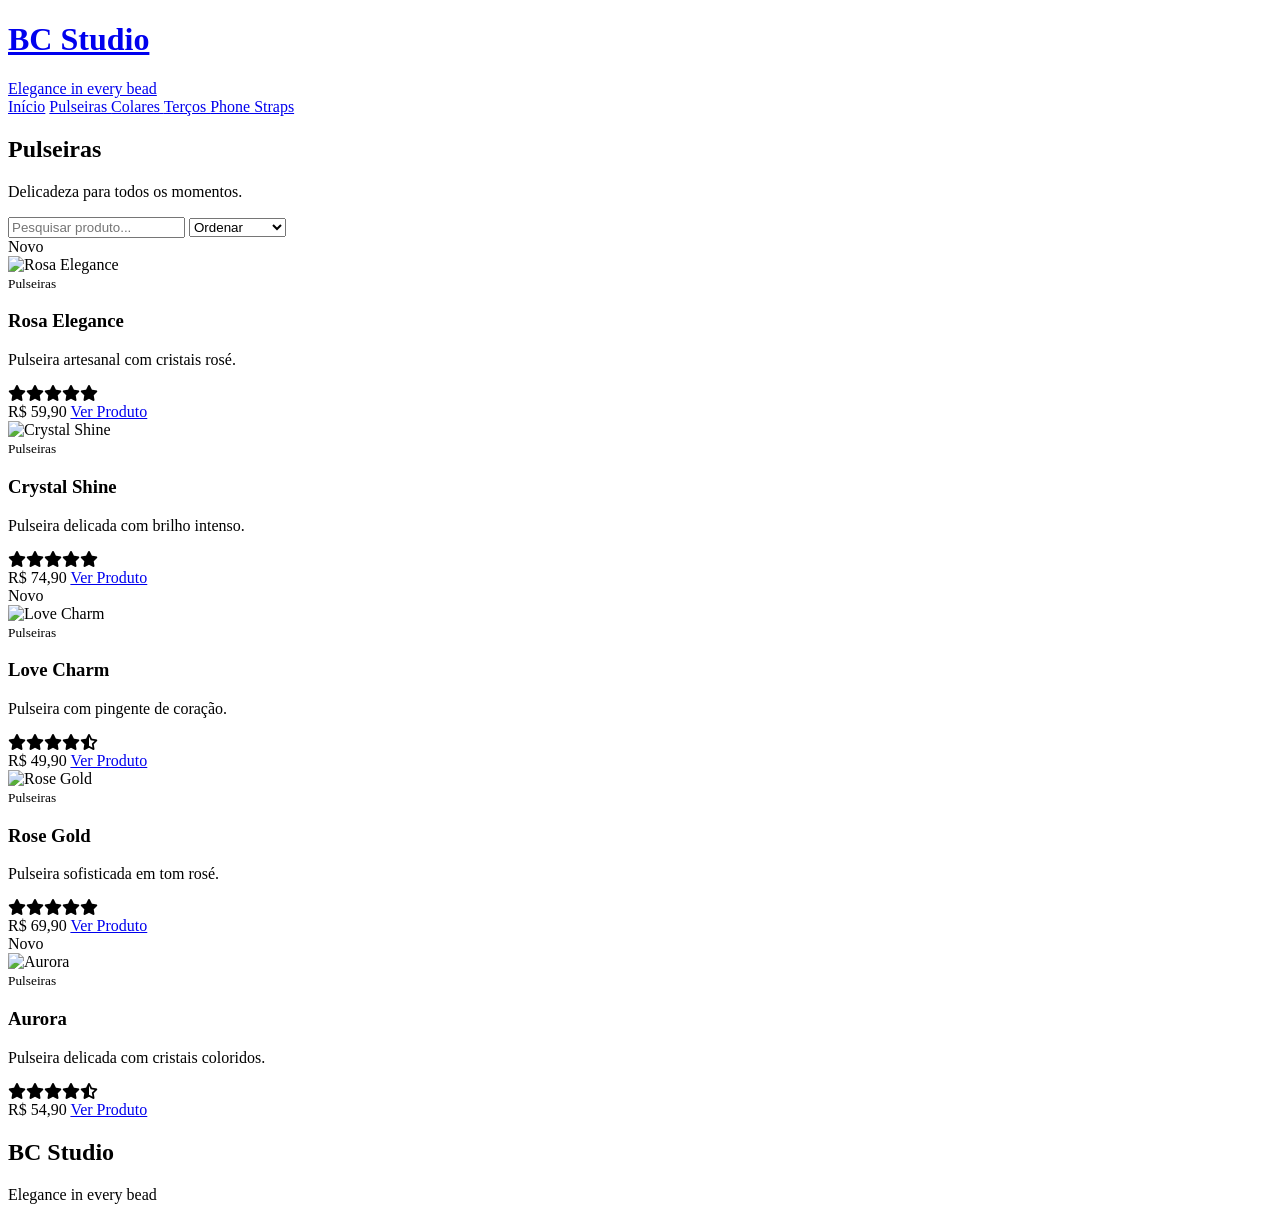
==== pages/colares.html @ b125037d "mais mudanças NÃO ACABOU" ====
<!DOCTYPE html>
<html lang="pt-BR">

<head>

    <meta charset="UTF-8">

    <meta name="viewport" content="width=device-width, initial-scale=1.0">

    <title>Pulseiras | BC Studio</title>

    <!-- Google Fonts -->

    <link rel="preconnect" href="https://fonts.googleapis.com">

    <link rel="preconnect" href="https://fonts.gstatic.com" crossorigin>

    <link
        href="https://fonts.googleapis.com/css2?family=Cormorant+Garamond:wght@500;600;700&family=Montserrat:wght@300;400;500;600&display=swap"
        rel="stylesheet">

    <!-- Font Awesome -->

    <link rel="stylesheet" href="https://cdnjs.cloudflare.com/ajax/libs/font-awesome/6.6.0/css/all.min.css">

    <link rel="stylesheet" href="../css/produtos.css">

</head>

<body data-category="pulseiras">

    <header id="header">

        <div class="logo">

            <a href="../index.html">

                <h1>BC Studio</h1>

                <span>Elegance in every bead</span>

            </a>

        </div>

        <nav id="menu">

            <a href="../index.html">Início</a>

            <a class="active" href="pulseiras.html">

                Pulseiras

            </a>

            <a href="colares.html">

                Colares

            </a>

            <a href="tercos.html">

                Terços

            </a>

            <a href="phone-straps.html">

                Phone Straps

            </a>

        </nav>

    </header>

    <section class="banner">

        <div class="banner-content">

            <h1>Pulseiras</h1>

            <p>

                Delicadeza para todos os momentos.

            </p>

        </div>

    </section>

    <section class="filters">

        <input id="searchInput" type="text" placeholder="Pesquisar produto...">

        <select id="sortProducts">

            <option value="default">

                Ordenar

            </option>

            <option value="menor">

                Menor preço

            </option>

            <option value="maior">

                Maior preço

            </option>

            <option value="nome">

                Nome

            </option>

        </select>

    </section>

    <section class="products">

        <div id="products-grid">

        </div>

    </section>

    <footer>

        <h2>

            BC Studio

        </h2>

        <p>

            Elegance in every bead

        </p>

    </footer>

    <script src="../js/produtos.js"></script>

</body>

</html>
---- css/produtos.css ----
.favorite-btn {

    position: absolute;

    top: 15px;

    right: 15px;

    width: 42px;

    height: 42px;

    border: none;

    border-radius: 50%;

    cursor: pointer;

    background: #ffffff10;

    backdrop-filter: blur(8px);

    transition: .3s;

}

.favorite-btn i {

    color: #ffffff;

    font-size: 18px;

}

.favorite-btn.active {

    background: #ff2e74;

}

.favorite-btn.active i {

    color: white;

}

.favorite-btn:hover {

    transform: scale(1.1);

}

.favorite-btn.pulse {

    animation: pulse .3s;

}

@keyframes pulse {

    0% {

        transform: scale(1);

    }

    50% {

        transform: scale(1.25);

    }

    100% {

        transform: scale(1);

    }

}
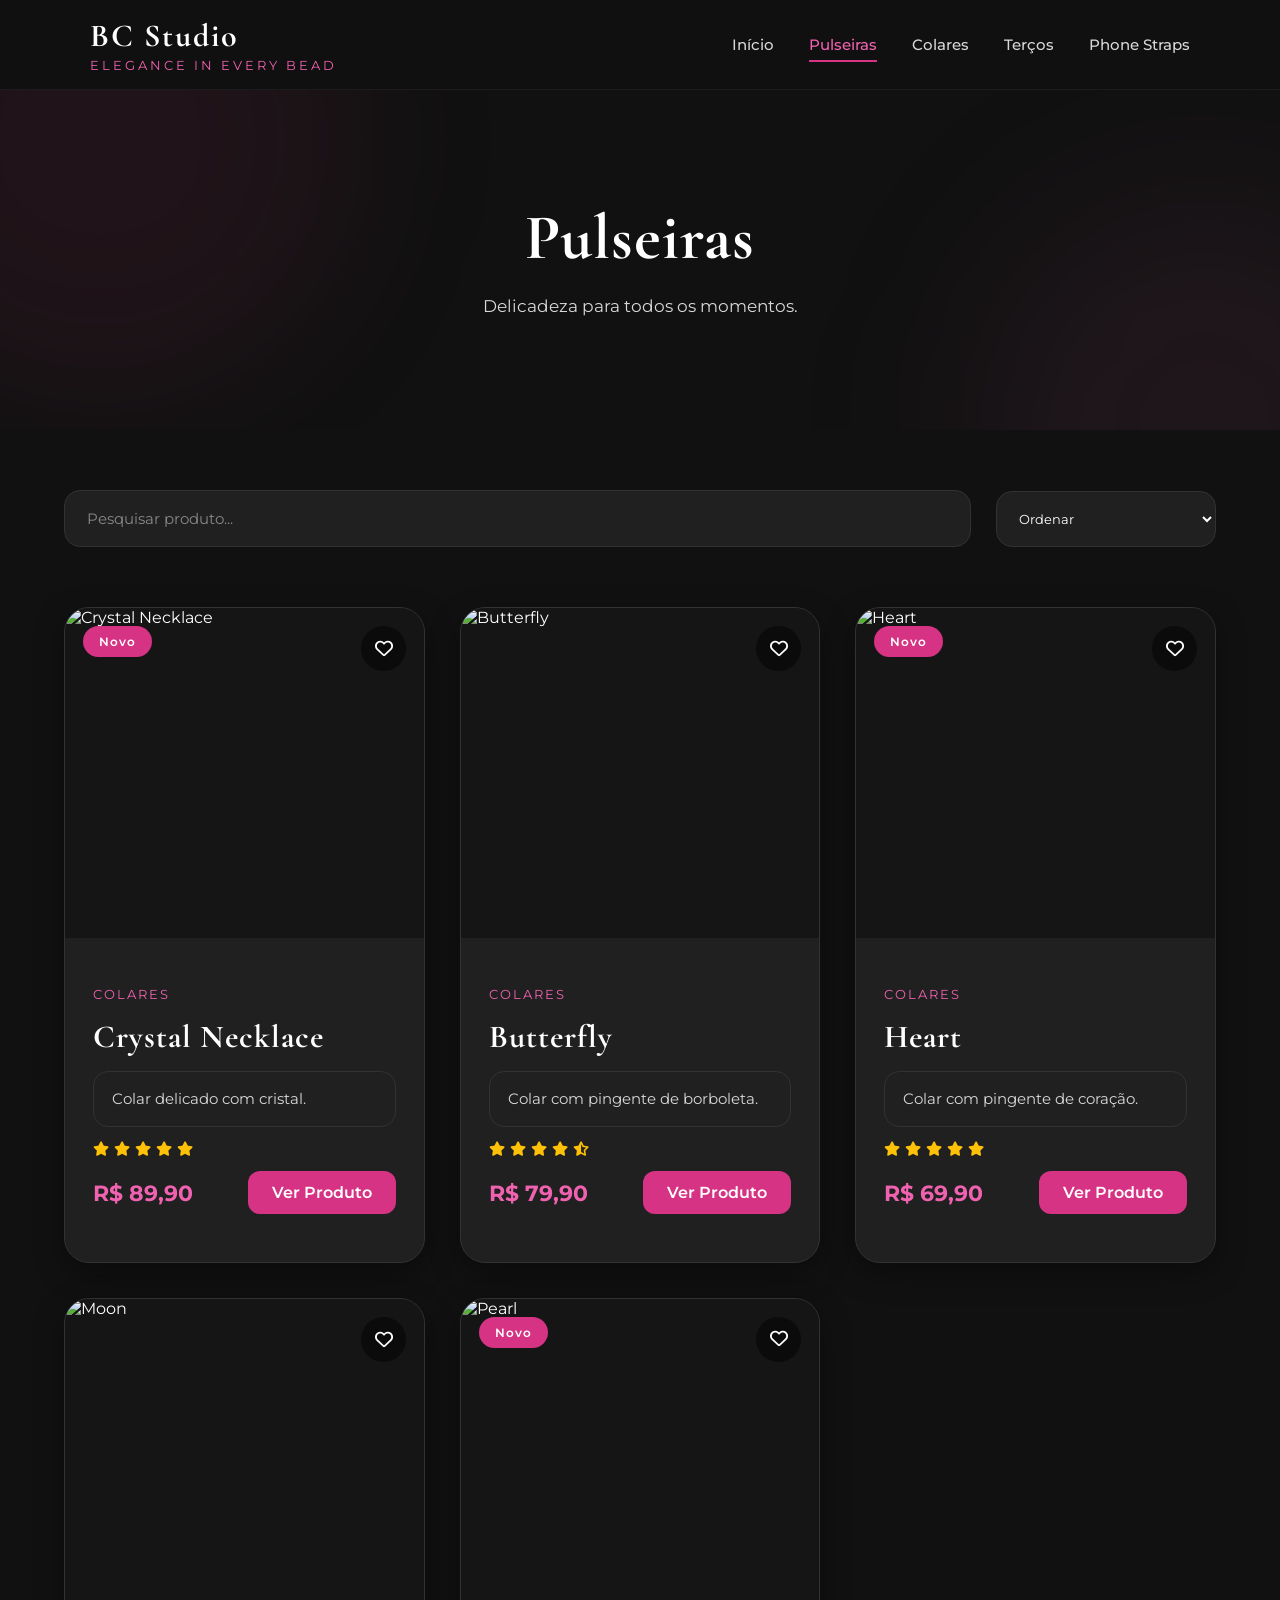
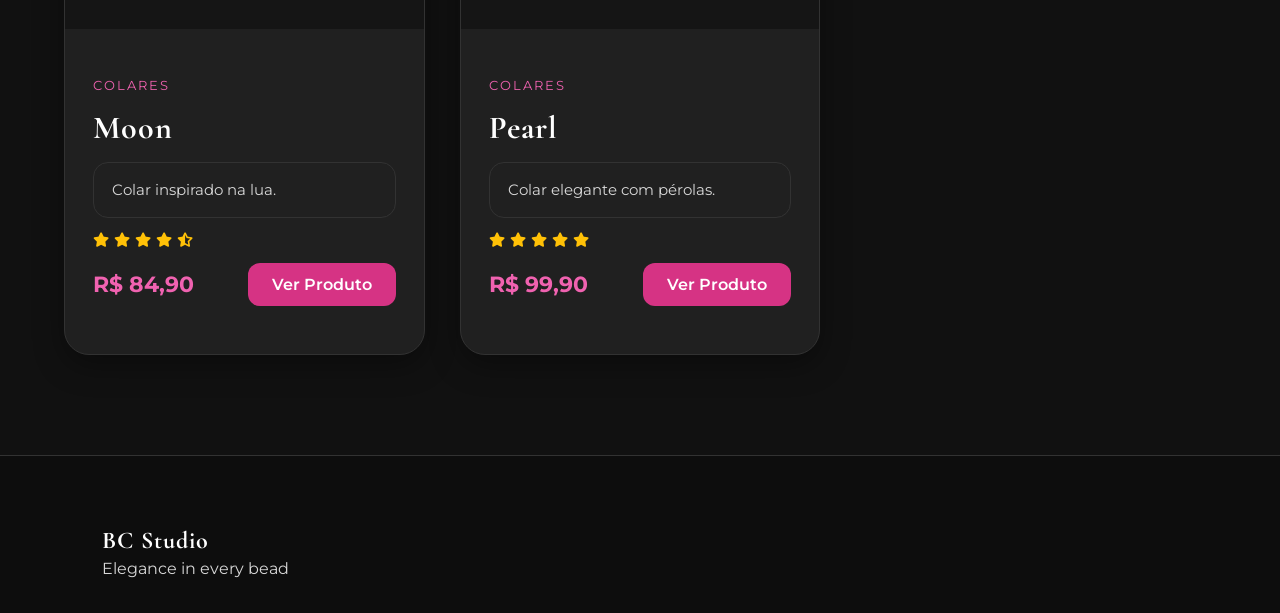
==== commit 9810fc18: "ta dando erro num monte de coisa ver sobre o produto em expecifico e o css" ====
--- a/pages/colares.html
+++ b/pages/colares.html
@@ -27,7 +27,7 @@
 
 </head>
 
-<body data-category="pulseiras">
+<body data-category="colares">
 
     <header id="header">
 
--- a/css/produtos.css
+++ b/css/produtos.css
@@ -1,79 +1,2193 @@
+/*==========================================================
+
+                    BC STUDIO
+                  PRODUTOS.CSS
+
+==========================================================*/
+
+
+/*==========================================================
+
+                    IMPORTAÇÃO
+
+==========================================================*/
+
+@import url('https://fonts.googleapis.com/css2?family=Cormorant+Garamond:wght@500;600;700&family=Montserrat:wght@300;400;500;600;700&display=swap');
+
+
+/*==========================================================
+
+                    VARIÁVEIS
+
+==========================================================*/
+
+:root {
+
+    --background: #111111;
+
+    --background-secondary: #181818;
+
+    --background-card: #202020;
+
+    --background-hover: #2a2a2a;
+
+    --pink: #d63384;
+
+    --pink-light: #f062b0;
+
+    --pink-dark: #9c1f5c;
+
+    --white: #ffffff;
+
+    --gray: #d8d8d8;
+
+    --gray-dark: #999999;
+
+    --border: #323232;
+
+    --success: #28c76f;
+
+    --shadow: 0 10px 30px rgba(0, 0, 0, .35);
+
+    --radius: 20px;
+
+    --transition: .35s ease;
+
+    --max-width: 1400px;
+
+}
+
+
+/*==========================================================
+
+                    RESET
+
+==========================================================*/
+
+* {
+
+    margin: 0;
+
+    padding: 0;
+
+    box-sizing: border-box;
+
+}
+
+html {
+
+    scroll-behavior: smooth;
+
+}
+
+body {
+
+    background: var(--background);
+
+    color: var(--white);
+
+    font-family: 'Montserrat', sans-serif;
+
+    overflow-x: hidden;
+
+}
+
+
+/*==========================================================
+
+                    TIPOGRAFIA
+
+==========================================================*/
+
+h1,
+h2,
+h3,
+h4 {
+
+    font-family: 'Cormorant Garamond', serif;
+
+    font-weight: 700;
+
+    letter-spacing: 1px;
+
+}
+
+p {
+
+    line-height: 1.8;
+
+    color: var(--gray);
+
+}
+
+small {
+
+    color: var(--pink-light);
+
+    letter-spacing: 2px;
+
+    text-transform: uppercase;
+
+}
+
+
+/*==========================================================
+
+                    LINKS
+
+==========================================================*/
+
+a {
+
+    text-decoration: none;
+
+    color: inherit;
+
+    transition: var(--transition);
+
+}
+
+img {
+
+    display: block;
+
+    width: 100%;
+
+}
+
+
+/*==========================================================
+
+                    LISTAS
+
+==========================================================*/
+
+ul {
+
+    list-style: none;
+
+}
+
+
+/*==========================================================
+
+                    BOTÕES
+
+==========================================================*/
+
+button {
+
+    border: none;
+
+    outline: none;
+
+    cursor: pointer;
+
+    font-family: inherit;
+
+    transition: var(--transition);
+
+}
+
+
+/*==========================================================
+
+                    INPUTS
+
+==========================================================*/
+
+input,
+select {
+
+    border: none;
+
+    outline: none;
+
+    font-family: inherit;
+
+}
+
+
+/*==========================================================
+
+                    CONTAINER
+
+==========================================================*/
+
+.container {
+
+    width: 90%;
+
+    max-width: var(--max-width);
+
+    margin: auto;
+
+}
+
+
+/*==========================================================
+
+                    SCROLLBAR
+
+==========================================================*/
+
+::-webkit-scrollbar {
+
+    width: 10px;
+
+}
+
+::-webkit-scrollbar-track {
+
+    background: #151515;
+
+}
+
+::-webkit-scrollbar-thumb {
+
+    background: var(--pink);
+
+    border-radius: 20px;
+
+}
+
+::-webkit-scrollbar-thumb:hover {
+
+    background: var(--pink-light);
+
+}
+
+
+/*==========================================================
+
+                SELEÇÃO DE TEXTO
+
+==========================================================*/
+
+::selection {
+
+    background: var(--pink);
+
+    color: white;
+
+}
+
+
+/*==========================================================
+
+                ANIMAÇÕES BASE
+
+==========================================================*/
+
+@keyframes fadeUp {
+
+    from {
+
+        opacity: 0;
+
+        transform: translateY(40px);
+
+    }
+
+    to {
+
+        opacity: 1;
+
+        transform: translateY(0);
+
+    }
+
+}
+
+@keyframes fade {
+
+    from {
+
+        opacity: 0;
+
+    }
+
+    to {
+
+        opacity: 1;
+
+    }
+
+}
+
+@keyframes pulse {
+
+    0% {
+
+        transform: scale(1);
+
+    }
+
+    50% {
+
+        transform: scale(1.15);
+
+    }
+
+    100% {
+
+        transform: scale(1);
+
+    }
+
+}
+
+@keyframes float {
+
+    0% {
+
+        transform: translateY(0);
+
+    }
+
+    50% {
+
+        transform: translateY(-8px);
+
+    }
+
+    100% {
+
+        transform: translateY(0);
+
+    }
+
+}
+
+
+/*==========================================================
+
+                    UTILITÁRIOS
+
+==========================================================*/
+
+.hidden {
+
+    display: none;
+
+}
+
+.text-center {
+
+    text-align: center;
+
+}
+
+.mt-1 {
+
+    margin-top: 10px;
+
+}
+
+.mt-2 {
+
+    margin-top: 20px;
+
+}
+
+.mt-3 {
+
+    margin-top: 30px;
+
+}
+
+.mb-1 {
+
+    margin-bottom: 10px;
+
+}
+
+.mb-2 {
+
+    margin-bottom: 20px;
+
+}
+
+.mb-3 {
+
+    margin-bottom: 30px;
+
+}
+
+
+/*==========================================================
+
+            EFEITO DE APARECIMENTO
+
+==========================================================*/
+
+.fade-up {
+
+    animation: fadeUp .8s ease forwards;
+
+}
+
+.fade {
+
+    animation: fade .6s ease forwards;
+
+}
+
+/*==========================================================
+
+                        HEADER
+
+==========================================================*/
+
+header {
+
+    position: fixed;
+
+    top: 0;
+
+    left: 0;
+
+    width: 100%;
+
+    height: 90px;
+
+    display: flex;
+
+    align-items: center;
+
+    justify-content: space-between;
+
+    padding: 0 7%;
+
+    z-index: 1000;
+
+    background: rgba(17, 17, 17, .75);
+
+    backdrop-filter: blur(18px);
+
+    border-bottom: 1px solid rgba(255, 255, 255, .05);
+
+    transition: .35s;
+
+}
+
+header.scrolled {
+
+    height: 75px;
+
+    background: #111111ee;
+
+    box-shadow: 0 10px 25px rgba(0, 0, 0, .45);
+
+}
+
+
+/*==========================================================
+
+                        LOGO
+
+==========================================================*/
+
+.logo {
+
+    display: flex;
+
+    flex-direction: column;
+
+    justify-content: center;
+
+}
+
+.logo a {
+
+    text-decoration: none;
+
+}
+
+.logo h1 {
+
+    color: white;
+
+    font-size: 2rem;
+
+    letter-spacing: 2px;
+
+    transition: .3s;
+
+}
+
+.logo span {
+
+    color: var(--pink-light);
+
+    font-size: .8rem;
+
+    letter-spacing: 3px;
+
+    text-transform: uppercase;
+
+    margin-top: -5px;
+
+}
+
+.logo:hover h1 {
+
+    color: var(--pink);
+
+}
+
+
+/*==========================================================
+
+                    MENU
+
+==========================================================*/
+
+nav {
+
+    display: flex;
+
+    align-items: center;
+
+    gap: 35px;
+
+}
+
+nav a {
+
+    position: relative;
+
+    color: var(--gray);
+
+    font-size: .95rem;
+
+    font-weight: 500;
+
+    transition: .3s;
+
+}
+
+nav a:hover {
+
+    color: white;
+
+}
+
+nav a::after {
+
+    content: "";
+
+    position: absolute;
+
+    left: 0;
+
+    bottom: -8px;
+
+    width: 0;
+
+    height: 2px;
+
+    background: var(--pink);
+
+    transition: .35s;
+
+}
+
+nav a:hover::after {
+
+    width: 100%;
+
+}
+
+nav a.active {
+
+    color: var(--pink-light);
+
+}
+
+nav a.active::after {
+
+    width: 100%;
+
+}
+
+
+/*==========================================================
+
+                MENU MOBILE
+
+==========================================================*/
+
+.menu-toggle {
+
+    width: 45px;
+
+    height: 45px;
+
+    display: none;
+
+    align-items: center;
+
+    justify-content: center;
+
+    cursor: pointer;
+
+    border-radius: 50%;
+
+    background: #ffffff10;
+
+    transition: .3s;
+
+}
+
+.menu-toggle:hover {
+
+    background: var(--pink);
+
+}
+
+.menu-toggle i {
+
+    color: white;
+
+    font-size: 1.3rem;
+
+}
+
+
+/*==========================================================
+
+                    HEADER BUTTONS
+
+==========================================================*/
+
+.header-actions {
+
+    display: flex;
+
+    align-items: center;
+
+    gap: 15px;
+
+}
+
+.icon-btn {
+
+    width: 45px;
+
+    height: 45px;
+
+    border-radius: 50%;
+
+    display: flex;
+
+    align-items: center;
+
+    justify-content: center;
+
+    background: #ffffff08;
+
+    cursor: pointer;
+
+    transition: .3s;
+
+}
+
+.icon-btn:hover {
+
+    background: var(--pink);
+
+    transform: translateY(-3px);
+
+}
+
+.icon-btn i {
+
+    color: white;
+
+    font-size: 18px;
+
+}
+
+
+/*==========================================================
+
+                ESPAÇAMENTO DO HEADER
+
+==========================================================*/
+
+body {
+
+    padding-top: 90px;
+
+}
+
+/*==========================================================
+
+                    BANNER
+
+==========================================================*/
+
+.banner {
+
+    position: relative;
+
+    width: 100%;
+
+    min-height: 340px;
+
+    display: flex;
+
+    align-items: center;
+
+    justify-content: center;
+
+    text-align: center;
+
+    overflow: hidden;
+
+    background:
+        linear-gradient(rgba(17, 17, 17, .82),
+            rgba(17, 17, 17, .90)),
+        url("../imagens/hero/banner-categoria.jpg");
+
+    background-size: cover;
+
+    background-position: center;
+
+}
+
+.banner::before {
+
+    content: "";
+
+    position: absolute;
+
+    width: 500px;
+
+    height: 500px;
+
+    border-radius: 50%;
+
+    background: rgba(214, 51, 132, .08);
+
+    filter: blur(80px);
+
+    top: -200px;
+
+    left: -150px;
+
+}
+
+.banner::after {
+
+    content: "";
+
+    position: absolute;
+
+    width: 450px;
+
+    height: 450px;
+
+    border-radius: 50%;
+
+    background: rgba(240, 98, 176, .07);
+
+    filter: blur(100px);
+
+    bottom: -220px;
+
+    right: -150px;
+
+}
+
+.banner-content {
+
+    position: relative;
+
+    z-index: 2;
+
+    animation: fadeUp .8s ease;
+
+    padding: 40px;
+
+}
+
+.banner h1 {
+
+    font-size: 4rem;
+
+    color: white;
+
+    margin-bottom: 15px;
+
+}
+
+.banner p {
+
+    max-width: 700px;
+
+    margin: auto;
+
+    font-size: 1.05rem;
+
+    color: var(--gray);
+
+    line-height: 1.8;
+
+}
+
+
+/*==========================================================
+
+                FILTROS
+
+==========================================================*/
+
+.filters {
+
+    width: 90%;
+
+    max-width: 1400px;
+
+    margin: 60px auto;
+
+    display: flex;
+
+    justify-content: space-between;
+
+    align-items: center;
+
+    gap: 25px;
+
+    flex-wrap: wrap;
+
+}
+
+
+/*==========================================================
+
+                PESQUISA
+
+==========================================================*/
+
+.filters input {
+
+    flex: 1;
+
+    min-width: 280px;
+
+    background: var(--background-card);
+
+    color: white;
+
+    border: 1px solid var(--border);
+
+    border-radius: 16px;
+
+    padding: 18px 22px;
+
+    font-size: .95rem;
+
+    transition: .3s;
+
+}
+
+.filters input::placeholder {
+
+    color: #888;
+
+}
+
+.filters input:focus {
+
+    border-color: var(--pink);
+
+    box-shadow: 0 0 0 4px rgba(214, 51, 132, .15);
+
+}
+
+
+/*==========================================================
+
+                SELECT
+
+==========================================================*/
+
+.filters select {
+
+    width: 220px;
+
+    background: var(--background-card);
+
+    color: white;
+
+    border: 1px solid var(--border);
+
+    border-radius: 16px;
+
+    padding: 18px;
+
+    cursor: pointer;
+
+    transition: .3s;
+
+}
+
+.filters select:focus {
+
+    border-color: var(--pink);
+
+    box-shadow: 0 0 0 4px rgba(214, 51, 132, .15);
+
+}
+
+.filters option {
+
+    background: #202020;
+
+}
+
+
+/*==========================================================
+
+                DIVISOR
+
+==========================================================*/
+
+.section-title {
+
+    text-align: center;
+
+    margin: 80px 0 50px;
+
+}
+
+.section-title h2 {
+
+    font-size: 2.8rem;
+
+    color: white;
+
+}
+
+.section-title p {
+
+    margin-top: 10px;
+
+    color: var(--gray);
+
+}
+
+
+/*==========================================================
+
+            EFEITOS
+
+==========================================================*/
+
+.filters input:hover,
+
+.filters select:hover {
+
+    border-color: var(--pink-light);
+
+}
+
+.banner-content h1 {
+
+    animation: fadeUp .9s ease;
+
+}
+
+.banner-content p {
+
+    animation: fade .9s ease;
+
+}
+
+/*==========================================================
+
+                    GRID DE PRODUTOS
+
+==========================================================*/
+
+.products {
+
+    width: 90%;
+
+    max-width: 1400px;
+
+    margin: 0 auto 100px;
+
+}
+
+#products-grid {
+
+    display: grid;
+
+    grid-template-columns: repeat(auto-fit, minmax(300px, 1fr));
+
+    gap: 35px;
+
+    align-items: stretch;
+
+}
+
+
+/*==========================================================
+
+                    CARD
+
+==========================================================*/
+
+.product-card {
+
+    position: relative;
+
+    display: flex;
+
+    flex-direction: column;
+
+    overflow: hidden;
+
+    background: var(--background-card);
+
+    border: 1px solid var(--border);
+
+    border-radius: 25px;
+
+    transition: .4s;
+
+    box-shadow: var(--shadow);
+
+}
+
+.product-card:hover {
+
+    transform: translateY(-10px);
+
+    border-color: var(--pink);
+
+    box-shadow:
+
+        0 15px 40px rgba(214, 51, 132, .15);
+
+}
+
+
+/*==========================================================
+
+                    TAG
+
+==========================================================*/
+
+.tag {
+
+    position: absolute;
+
+    top: 18px;
+
+    left: 18px;
+
+    background: var(--pink);
+
+    color: white;
+
+    padding: 8px 16px;
+
+    border-radius: 30px;
+
+    font-size: .75rem;
+
+    font-weight: 600;
+
+    letter-spacing: 1px;
+
+    z-index: 20;
+
+}
+
+
+/*==========================================================
+
+                FAVORITO
+
+==========================================================*/
+
 .favorite-btn {
 
     position: absolute;
 
-    top: 15px;
-
-    right: 15px;
-
-    width: 42px;
-
-    height: 42px;
-
-    border: none;
+    top: 18px;
+
+    right: 18px;
+
+    width: 45px;
+
+    height: 45px;
 
     border-radius: 50%;
 
+    background: rgba(0, 0, 0, .45);
+
+    backdrop-filter: blur(10px);
+
+    display: flex;
+
+    align-items: center;
+
+    justify-content: center;
+
+    transition: .3s;
+
+    z-index: 20;
+
+}
+
+.favorite-btn i {
+
+    color: white;
+
+    font-size: 18px;
+
+}
+
+.favorite-btn:hover {
+
+    background: var(--pink);
+
+    transform: scale(1.1);
+
+}
+
+.favorite-btn.active {
+
+    background: var(--pink);
+
+}
+
+
+/*==========================================================
+
+                    IMAGEM
+
+==========================================================*/
+
+.image-box {
+
+    width: 100%;
+
+    height: 330px;
+
+    overflow: hidden;
+
+    background: #151515;
+
+}
+
+.image-box img {
+
+    width: 100%;
+
+    height: 100%;
+
+    object-fit: cover;
+
+    transition: .6s;
+
+}
+
+.product-card:hover img {
+
+    transform: scale(1.08);
+
+}
+
+
+/*==========================================================
+
+                INFORMAÇÕES
+
+==========================================================*/
+
+.product-info {
+
+    display: flex;
+
+    flex-direction: column;
+
+    gap: 15px;
+
+    padding: 28px;
+
+    flex: 1;
+
+}
+
+.product-info small {
+
+    color: var(--pink-light);
+
+    letter-spacing: 2px;
+
+    text-transform: uppercase;
+
+}
+
+.product-info h3 {
+
+    font-size: 2rem;
+
+    color: white;
+
+}
+
+.product-info p {
+
+    color: var(--gray);
+
+    font-size: .95rem;
+
+    line-height: 1.7;
+
+}
+
+
+/*==========================================================
+
+                    ESTRELAS
+
+==========================================================*/
+
+.stars {
+
+    display: flex;
+
+    gap: 5px;
+
+    color: #ffc107;
+
+    font-size: .9rem;
+
+}
+
+
+/*==========================================================
+
+                    PREÇO
+
+==========================================================*/
+
+.price {
+
+    margin-top: auto;
+
+    display: flex;
+
+    justify-content: space-between;
+
+    align-items: center;
+
+    gap: 15px;
+
+}
+
+.price span {
+
+    font-size: 1.4rem;
+
+    font-weight: 700;
+
+    color: white;
+
+}
+
+
+/*==========================================================
+
+                    BOTÃO
+
+==========================================================*/
+
+.btn-product {
+
+    display: inline-flex;
+
+    align-items: center;
+
+    justify-content: center;
+
+    padding: 12px 24px;
+
+    border-radius: 12px;
+
+    background: var(--pink);
+
+    color: white;
+
+    font-weight: 600;
+
+    transition: .3s;
+
+}
+
+.btn-product:hover {
+
+    background: var(--pink-dark);
+
+    transform: translateY(-3px);
+
+}
+
+
+/*==========================================================
+
+            ANIMAÇÃO DO CARD
+
+==========================================================*/
+
+.product-card {
+
+    animation: fadeUp .8s ease both;
+
+}
+
+.product-card:nth-child(2) {
+
+    animation-delay: .1s;
+
+}
+
+.product-card:nth-child(3) {
+
+    animation-delay: .2s;
+
+}
+
+.product-card:nth-child(4) {
+
+    animation-delay: .3s;
+
+}
+
+.product-card:nth-child(5) {
+
+    animation-delay: .4s;
+
+}
+
+.product-card:nth-child(6) {
+
+    animation-delay: .5s;
+
+}
+
+.product-card:nth-child(7) {
+
+    animation-delay: .6s;
+
+}
+
+.product-card:nth-child(8) {
+
+    animation-delay: .7s;
+
+}
+
+
+/*==========================================================
+
+                EFEITOS
+
+==========================================================*/
+
+.product-card::before {
+
+    content: "";
+
+    position: absolute;
+
+    inset: 0;
+
+    background:
+
+        linear-gradient(transparent,
+
+            rgba(214, 51, 132, .03));
+
+    opacity: 0;
+
+    transition: .35s;
+
+}
+
+.product-card:hover::before {
+
+    opacity: 1;
+
+}
+
+/*==========================================================
+
+                PÁGINA DO PRODUTO
+
+==========================================================*/
+
+.product-page {
+
+    width: 90%;
+
+    max-width: 1400px;
+
+    margin: 70px auto;
+
+    display: grid;
+
+    grid-template-columns: 1fr 1fr;
+
+    gap: 60px;
+
+    align-items: flex-start;
+
+}
+
+
+/*==========================================================
+
+                GALERIA
+
+==========================================================*/
+
+.product-gallery {
+
+    display: flex;
+
+    flex-direction: column;
+
+    gap: 20px;
+
+}
+
+.product-gallery img {
+
+    width: 100%;
+
+    border-radius: 25px;
+
+    background: var(--background-card);
+
+    border: 1px solid var(--border);
+
+    transition: .4s;
+
+    cursor: zoom-in;
+
+}
+
+.product-gallery img:hover {
+
+    transform: scale(1.02);
+
+}
+
+
+/*==========================================================
+
+            MINIATURAS
+
+==========================================================*/
+
+.gallery-thumbs {
+
+    display: flex;
+
+    gap: 15px;
+
+    flex-wrap: wrap;
+
+}
+
+.gallery-thumbs img {
+
+    width: 90px;
+
+    height: 90px;
+
+    object-fit: cover;
+
+    border-radius: 15px;
+
     cursor: pointer;
 
-    background: #ffffff10;
-
-    backdrop-filter: blur(8px);
+    border: 2px solid transparent;
 
     transition: .3s;
 
 }
 
-.favorite-btn i {
-
-    color: #ffffff;
-
-    font-size: 18px;
-
-}
-
-.favorite-btn.active {
-
-    background: #ff2e74;
-
-}
-
-.favorite-btn.active i {
-
-    color: white;
-
-}
-
-.favorite-btn:hover {
-
-    transform: scale(1.1);
-
-}
-
-.favorite-btn.pulse {
-
-    animation: pulse .3s;
-
-}
-
-@keyframes pulse {
-
-    0% {
-
-        transform: scale(1);
-
-    }
-
-    50% {
-
-        transform: scale(1.25);
-
-    }
-
-    100% {
-
-        transform: scale(1);
-
-    }
+.gallery-thumbs img:hover {
+
+    border-color: var(--pink);
+
+    transform: translateY(-5px);
+
+}
+
+.gallery-thumbs img.active {
+
+    border-color: var(--pink);
+
+}
+
+
+/*==========================================================
+
+            DETALHES
+
+==========================================================*/
+
+.product-details {
+
+    display: flex;
+
+    flex-direction: column;
+
+    gap: 20px;
+
+}
+
+.product-details small {
+
+    color: var(--pink-light);
+
+    letter-spacing: 2px;
+
+    text-transform: uppercase;
+
+}
+
+.product-details h1 {
+
+    font-size: 3.2rem;
+
+    color: white;
+
+}
+
+.product-details h2 {
+
+    font-size: 2.2rem;
+
+    color: var(--pink-light);
+
+}
+
+.product-details p {
+
+    color: var(--gray);
+
+    line-height: 1.9;
+
+}
+
+
+/*==========================================================
+
+            INFO DO PRODUTO
+
+==========================================================*/
+
+.product-info {
+
+    display: grid;
+
+    gap: 15px;
+
+    margin: 20px 0;
+
+}
+
+.product-info p {
+
+    display: flex;
+
+    justify-content: space-between;
+
+    align-items: center;
+
+    padding: 14px 18px;
+
+    background: var(--background-card);
+
+    border-radius: 15px;
+
+    border: 1px solid var(--border);
+
+}
+
+.product-info strong {
+
+    color: white;
+
+}
+
+.product-info span {
+
+    color: var(--pink-light);
+
+}
+
+
+/*==========================================================
+
+                BOTÕES
+
+==========================================================*/
+
+.buttons {
+
+    display: flex;
+
+    gap: 20px;
+
+    flex-wrap: wrap;
+
+    margin-top: 25px;
+
+}
+
+.btn-primary {
+
+    flex: 1;
+
+    min-width: 220px;
+
+    padding: 18px;
+
+    text-align: center;
+
+    border-radius: 15px;
+
+    background: var(--pink);
+
+    color: white;
+
+    font-weight: 600;
+
+    transition: .3s;
+
+}
+
+.btn-primary:hover {
+
+    background: var(--pink-dark);
+
+    transform: translateY(-4px);
+
+}
+
+.btn-secondary {
+
+    flex: 1;
+
+    min-width: 220px;
+
+    padding: 18px;
+
+    text-align: center;
+
+    border-radius: 15px;
+
+    background: transparent;
+
+    border: 2px solid var(--pink);
+
+    color: var(--pink-light);
+
+    font-weight: 600;
+
+    transition: .3s;
+
+}
+
+.btn-secondary:hover {
+
+    background: var(--pink);
+
+    color: white;
+
+}
+
+
+/*==========================================================
+
+                ESTRELAS
+
+==========================================================*/
+
+#stars {
+
+    display: flex;
+
+    gap: 6px;
+
+    color: #ffc107;
+
+    font-size: 1.1rem;
+
+}
+
+
+/*==========================================================
+
+        PRODUTOS RELACIONADOS
+
+==========================================================*/
+
+.related {
+
+    width: 90%;
+
+    max-width: 1400px;
+
+    margin: 90px auto;
+
+}
+
+.related h2 {
+
+    text-align: center;
+
+    margin-bottom: 50px;
+
+    font-size: 2.6rem;
+
+}
+
+#relatedProducts {
+
+    display: grid;
+
+    grid-template-columns: repeat(auto-fit, minmax(260px, 1fr));
+
+    gap: 30px;
+
+}
+
+.related-card {
+
+    background: var(--background-card);
+
+    border-radius: 20px;
+
+    overflow: hidden;
+
+    border: 1px solid var(--border);
+
+    transition: .35s;
+
+}
+
+.related-card:hover {
+
+    transform: translateY(-8px);
+
+    border-color: var(--pink);
+
+}
+
+.related-card img {
+
+    height: 260px;
+
+    object-fit: cover;
+
+}
+
+.related-card h3 {
+
+    padding: 20px 20px 10px;
+
+    color: white;
+
+    font-size: 1.8rem;
+
+}
+
+.related-card p {
+
+    padding: 0 20px;
+
+    color: var(--pink-light);
+
+    font-weight: 600;
+
+}
+
+.related-card a {
+
+    display: block;
+
+    margin: 25px 20px;
+
+    text-align: center;
+
+}
+
+/*==========================================================
+
+                    NEWSLETTER
+
+==========================================================*/
+
+.newsletter {
+
+    width: 90%;
+
+    max-width: 1400px;
+
+    margin: 100px auto;
+
+    padding: 60px;
+
+    background: linear-gradient(135deg,
+            #1c1c1c,
+            #2b1624);
+
+    border: 1px solid var(--border);
+
+    border-radius: 30px;
+
+    text-align: center;
+
+    overflow: hidden;
+
+    position: relative;
+
+}
+
+.newsletter::before {
+
+    content: "";
+
+    position: absolute;
+
+    width: 350px;
+
+    height: 350px;
+
+    border-radius: 50%;
+
+    background: rgba(214, 51, 132, .12);
+
+    filter: blur(80px);
+
+    top: -120px;
+
+    left: -120px;
+
+}
+
+.newsletter::after {
+
+    content: "";
+
+    position: absolute;
+
+    width: 300px;
+
+    height: 300px;
+
+    border-radius: 50%;
+
+    background: rgba(240, 98, 176, .08);
+
+    filter: blur(90px);
+
+    bottom: -100px;
+
+    right: -100px;
+
+}
+
+.newsletter>* {
+
+    position: relative;
+
+    z-index: 2;
+
+}
+
+.newsletter h2 {
+
+    font-size: 3rem;
+
+    color: white;
+
+    margin-bottom: 15px;
+
+}
+
+.newsletter p {
+
+    max-width: 650px;
+
+    margin: 0 auto 35px;
+
+    color: var(--gray);
+
+}
+
+.newsletter form {
+
+    display: flex;
+
+    justify-content: center;
+
+    align-items: center;
+
+    gap: 15px;
+
+    flex-wrap: wrap;
+
+}
+
+.newsletter input {
+
+    flex: 1;
+
+    min-width: 280px;
+
+    max-width: 500px;
+
+    padding: 18px 22px;
+
+    border-radius: 15px;
+
+    background: #2b2b2b;
+
+    color: white;
+
+    border: 1px solid var(--border);
+
+}
+
+.newsletter input:focus {
+
+    border-color: var(--pink);
+
+}
+
+.newsletter button {
+
+    padding: 18px 35px;
+
+    border-radius: 15px;
+
+    background: var(--pink);
+
+    color: white;
+
+    font-weight: 600;
+
+}
+
+.newsletter button:hover {
+
+    background: var(--pink-dark);
+
+    transform: translateY(-3px);
+
+}
+
+
+/*==========================================================
+
+                        FOOTER
+
+==========================================================*/
+
+footer {
+
+    background: #0d0d0d;
+
+    border-top: 1px solid var(--border);
+
+    padding: 70px 8% 30px;
+
+}
+
+.footer-content {
+
+    display: grid;
+
+    grid-template-columns: 2fr 1fr 1fr;
+
+    gap: 50px;
+
+}
+
+.footer-brand h2 {
+
+    font-size: 2.5rem;
+
+    color: white;
+
+}
+
+.footer-brand span {
+
+    display: block;
+
+    color: var(--pink-light);
+
+    margin-top: 8px;
+
+    letter-spacing: 2px;
+
+    text-transform: uppercase;
+
+    font-size: .85rem;
+
+}
+
+.footer-brand p {
+
+    margin-top: 20px;
+
+    max-width: 450px;
+
+}
+
+.footer-links h3,
+
+.footer-contact h3 {
+
+    color: white;
+
+    margin-bottom: 20px;
+
+    font-size: 1.5rem;
+
+}
+
+.footer-links ul,
+
+.footer-contact ul {
+
+    display: flex;
+
+    flex-direction: column;
+
+    gap: 12px;
+
+}
+
+.footer-links a {
+
+    color: var(--gray);
+
+    transition: .3s;
+
+}
+
+.footer-links a:hover {
+
+    color: var(--pink-light);
+
+    padding-left: 8px;
+
+}
+
+.footer-contact li {
+
+    color: var(--gray);
+
+    display: flex;
+
+    align-items: center;
+
+    gap: 10px;
+
+}
+
+.footer-contact i {
+
+    color: var(--pink);
+
+}
+
+
+/*==========================================================
+
+                REDES SOCIAIS
+
+==========================================================*/
+
+.social {
+
+    display: flex;
+
+    gap: 15px;
+
+    margin-top: 25px;
+
+}
+
+.social a {
+
+    width: 45px;
+
+    height: 45px;
+
+    border-radius: 50%;
+
+    display: flex;
+
+    align-items: center;
+
+    justify-content: center;
+
+    background: #1b1b1b;
+
+    color: white;
+
+    transition: .35s;
+
+}
+
+.social a:hover {
+
+    background: var(--pink);
+
+    transform: translateY(-5px);
+
+}
+
+
+/*==========================================================
+
+                COPYRIGHT
+
+==========================================================*/
+
+.footer-bottom {
+
+    margin-top: 50px;
+
+    padding-top: 25px;
+
+    border-top: 1px solid var(--border);
+
+    text-align: center;
+
+}
+
+.footer-bottom p {
+
+    color: #888;
+
+    font-size: .9rem;
 
 }
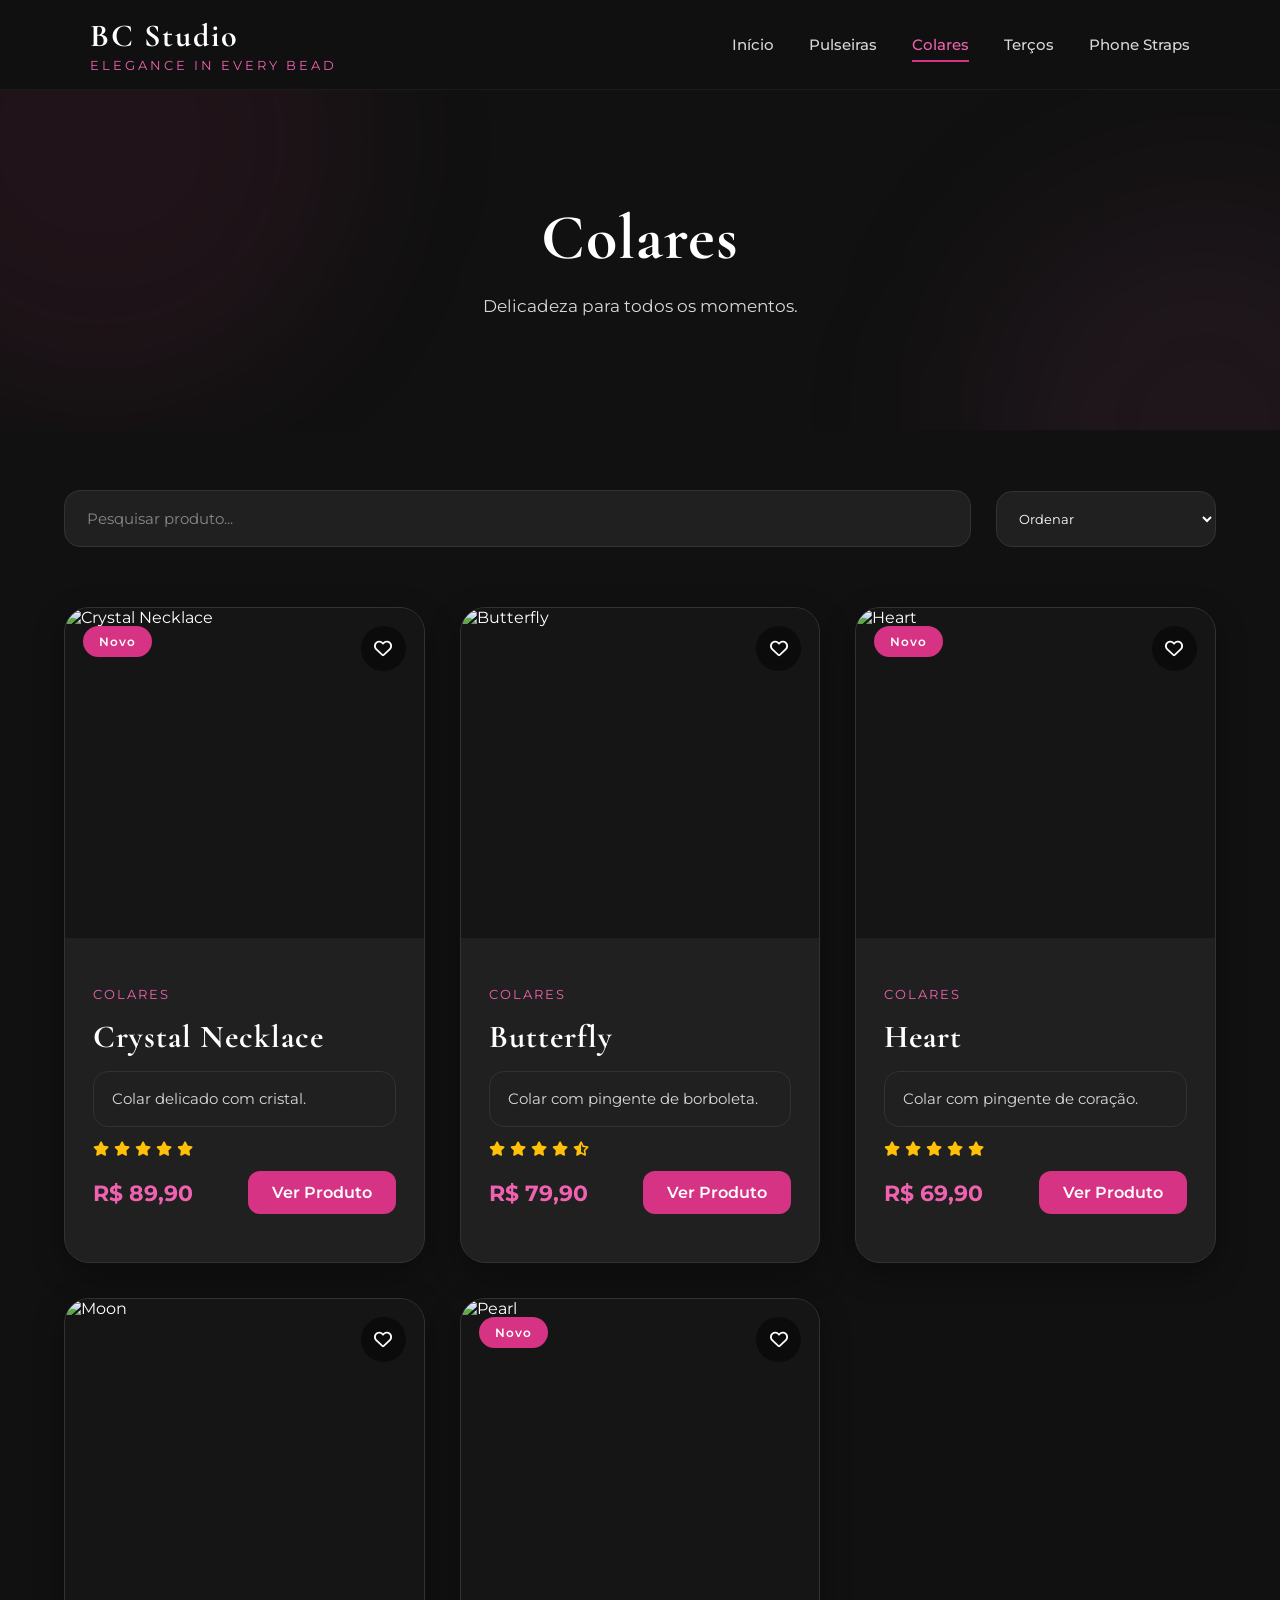
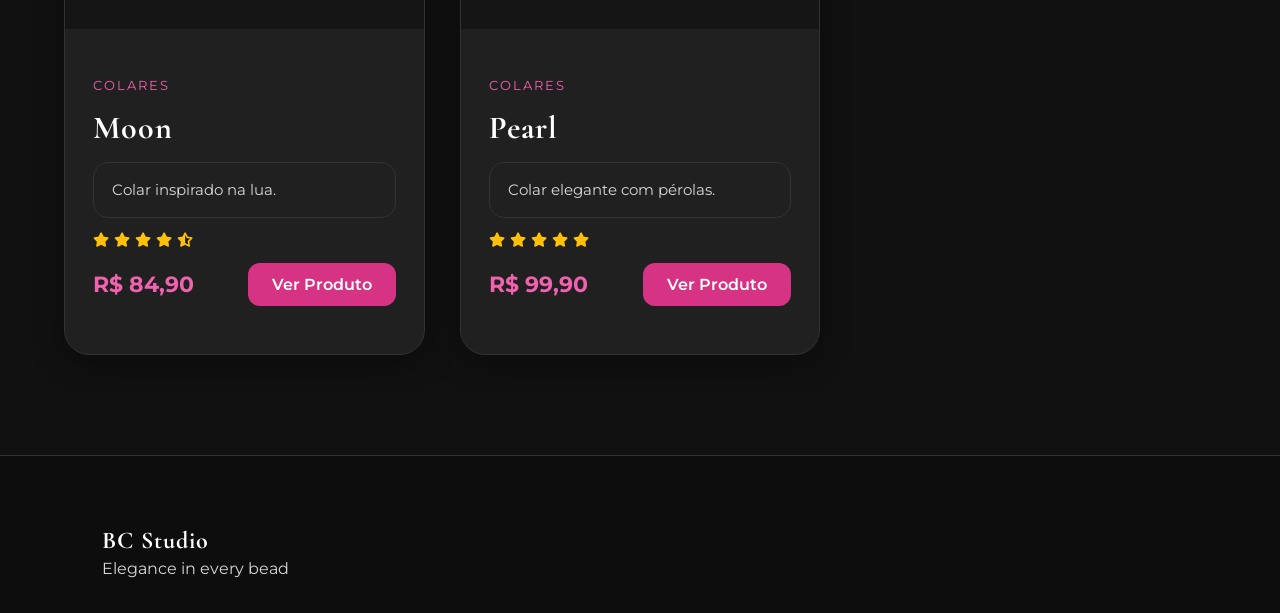
==== commit 765a2e4e: "07-07-26 finais modificações do dia. TERMINAR O JSON e arrumar mais umas coisinhas da tela home" ====
--- a/pages/colares.html
+++ b/pages/colares.html
@@ -47,13 +47,13 @@
 
             <a href="../index.html">Início</a>
 
-            <a class="active" href="pulseiras.html">
+            <a  href="pulseiras.html">
 
                 Pulseiras
 
             </a>
 
-            <a href="colares.html">
+            <a class="active" href="colares.html">
 
                 Colares
 
@@ -79,7 +79,7 @@
 
         <div class="banner-content">
 
-            <h1>Pulseiras</h1>
+            <h1>Colares</h1>
 
             <p>
 
--- a/css/produtos.css
+++ b/css/produtos.css
@@ -2190,4 +2190,865 @@
 
     font-size: .9rem;
 
-}+}
+
+/*==========================================================
+
+                RESPONSIVIDADE
+
+==========================================================*/
+
+
+/*==========================================================
+
+                NOTEBOOKS (1200px)
+
+==========================================================*/
+
+@media (max-width:1200px) {
+
+    header {
+
+        padding: 0 5%;
+
+    }
+
+    .product-page {
+
+        gap: 40px;
+
+    }
+
+    .banner h1 {
+
+        font-size: 3.3rem;
+
+    }
+
+    .footer-content {
+
+        grid-template-columns: 1fr 1fr;
+
+    }
+
+}
+
+
+/*==========================================================
+
+                TABLETS (992px)
+
+==========================================================*/
+
+@media (max-width:992px) {
+
+    nav {
+
+        gap: 20px;
+
+    }
+
+    .banner {
+
+        min-height: 280px;
+
+    }
+
+    .banner h1 {
+
+        font-size: 3rem;
+
+    }
+
+    .product-page {
+
+        grid-template-columns: 1fr;
+
+    }
+
+    .product-gallery {
+
+        order: 1;
+
+    }
+
+    .product-details {
+
+        order: 2;
+
+    }
+
+    .footer-content {
+
+        grid-template-columns: 1fr;
+
+    }
+
+}
+
+
+/*==========================================================
+
+            TABLETS PEQUENOS (768px)
+
+==========================================================*/
+
+@media (max-width:768px) {
+
+    header {
+
+        height: 75px;
+
+    }
+
+    body {
+
+        padding-top: 75px;
+
+    }
+
+    nav {
+
+        position: fixed;
+
+        top: 75px;
+
+        right: -100%;
+
+        width: 280px;
+
+        height: calc(100vh - 75px);
+
+        background: #171717;
+
+        display: flex;
+
+        flex-direction: column;
+
+        justify-content: flex-start;
+
+        align-items: flex-start;
+
+        padding: 40px;
+
+        gap: 25px;
+
+        transition: .4s;
+
+        border-left: 1px solid var(--border);
+
+    }
+
+    nav.active {
+
+        right: 0;
+
+    }
+
+    .menu-toggle {
+
+        display: flex;
+
+    }
+
+    .banner {
+
+        min-height: 240px;
+
+        padding: 30px;
+
+    }
+
+    .banner h1 {
+
+        font-size: 2.5rem;
+
+    }
+
+    .banner p {
+
+        font-size: .95rem;
+
+    }
+
+    .filters {
+
+        flex-direction: column;
+
+    }
+
+    .filters input {
+
+        width: 100%;
+
+    }
+
+    .filters select {
+
+        width: 100%;
+
+    }
+
+    #products-grid {
+
+        grid-template-columns: repeat(2, 1fr);
+
+        gap: 20px;
+
+    }
+
+    .image-box {
+
+        height: 240px;
+
+    }
+
+    .newsletter {
+
+        padding: 40px 25px;
+
+    }
+
+    .newsletter h2 {
+
+        font-size: 2.2rem;
+
+    }
+
+}
+
+
+/*==========================================================
+
+                CELULARES (576px)
+
+==========================================================*/
+
+@media (max-width:576px) {
+
+    .logo h1 {
+
+        font-size: 1.6rem;
+
+    }
+
+    .logo span {
+
+        font-size: .65rem;
+
+    }
+
+    .banner {
+
+        min-height: 220px;
+
+    }
+
+    .banner h1 {
+
+        font-size: 2rem;
+
+    }
+
+    .banner p {
+
+        font-size: .9rem;
+
+    }
+
+    #products-grid {
+
+        grid-template-columns: 1fr;
+
+    }
+
+    .product-info {
+
+        padding: 22px;
+
+    }
+
+    .product-info h3 {
+
+        font-size: 1.7rem;
+
+    }
+
+    .price {
+
+        flex-direction: column;
+
+        align-items: flex-start;
+
+    }
+
+    .btn-product {
+
+        width: 100%;
+
+    }
+
+    .buttons {
+
+        flex-direction: column;
+
+    }
+
+    .btn-primary,
+
+    .btn-secondary {
+
+        width: 100%;
+
+    }
+
+    .gallery-thumbs {
+
+        justify-content: center;
+
+    }
+
+    .gallery-thumbs img {
+
+        width: 70px;
+
+        height: 70px;
+
+    }
+
+    .related h2 {
+
+        font-size: 2rem;
+
+    }
+
+    .related-card img {
+
+        height: 220px;
+
+    }
+
+    .newsletter input {
+
+        min-width: 100%;
+
+    }
+
+    .newsletter button {
+
+        width: 100%;
+
+    }
+
+}
+
+
+/*==========================================================
+
+            CELULARES PEQUENOS (400px)
+
+==========================================================*/
+
+@media (max-width:400px) {
+
+    header {
+
+        padding: 0 20px;
+
+    }
+
+    .banner h1 {
+
+        font-size: 1.8rem;
+
+    }
+
+    .product-details h1 {
+
+        font-size: 2.3rem;
+
+    }
+
+    .product-details h2 {
+
+        font-size: 1.8rem;
+
+    }
+
+    .product-info p {
+
+        flex-direction: column;
+
+        align-items: flex-start;
+
+        gap: 8px;
+
+    }
+
+    .price span {
+
+        font-size: 1.2rem;
+
+    }
+
+}
+
+/*==========================================================
+
+                    PARTE 8
+        ANIMAÇÕES E ACABAMENTOS FINAIS
+
+==========================================================*/
+
+
+/*==========================================================
+
+                REVEAL ANIMATION
+
+==========================================================*/
+
+.reveal {
+
+    opacity: 0;
+
+    transform: translateY(60px);
+
+    transition: .8s ease;
+
+}
+
+.reveal.show {
+
+    opacity: 1;
+
+    transform: translateY(0);
+
+}
+
+
+/*==========================================================
+
+                LOADING
+
+==========================================================*/
+
+.loading {
+
+    width: 100%;
+
+    padding: 80px;
+
+    display: flex;
+
+    justify-content: center;
+
+    align-items: center;
+
+}
+
+.loading::after {
+
+    content: "";
+
+    width: 60px;
+
+    height: 60px;
+
+    border-radius: 50%;
+
+    border: 5px solid #333;
+
+    border-top-color: var(--pink);
+
+    animation: loading .9s linear infinite;
+
+}
+
+@keyframes loading {
+
+    to {
+
+        transform: rotate(360deg);
+
+    }
+
+}
+
+
+/*==========================================================
+
+                SKELETON
+
+==========================================================*/
+
+.skeleton {
+
+    position: relative;
+
+    overflow: hidden;
+
+    background: #242424;
+
+}
+
+.skeleton::before {
+
+    content: "";
+
+    position: absolute;
+
+    inset: 0;
+
+    background: linear-gradient(90deg,
+
+            transparent,
+
+            rgba(255, 255, 255, .08),
+
+            transparent);
+
+    transform: translateX(-100%);
+
+    animation: skeleton 1.4s infinite;
+
+}
+
+@keyframes skeleton {
+
+    100% {
+
+        transform: translateX(100%);
+
+    }
+
+}
+
+
+/*==========================================================
+
+                IMAGENS
+
+==========================================================*/
+
+img {
+
+    transition: .45s;
+
+}
+
+img:hover {
+
+    filter: brightness(1.05);
+
+}
+
+
+/*==========================================================
+
+                BOTÕES
+
+==========================================================*/
+
+.btn-product,
+
+.btn-primary,
+
+.btn-secondary {
+
+    position: relative;
+
+    overflow: hidden;
+
+}
+
+.btn-product::before,
+
+.btn-primary::before,
+
+.btn-secondary::before {
+
+    content: "";
+
+    position: absolute;
+
+    top: 0;
+
+    left: -120%;
+
+    width: 60%;
+
+    height: 100%;
+
+    background: rgba(255, 255, 255, .18);
+
+    transform: skewX(-20deg);
+
+    transition: .6s;
+
+}
+
+.btn-product:hover::before,
+
+.btn-primary:hover::before,
+
+.btn-secondary:hover::before {
+
+    left: 140%;
+
+}
+
+
+/*==========================================================
+
+            SOMBRA SUAVE
+
+==========================================================*/
+
+.product-card,
+
+.related-card {
+
+    transition:
+
+        transform .35s,
+
+        box-shadow .35s,
+
+        border-color .35s;
+
+}
+
+
+/*==========================================================
+
+                IMAGEM DO PRODUTO
+
+==========================================================*/
+
+.product-gallery {
+
+    overflow: hidden;
+
+}
+
+.product-gallery img {
+
+    transform-origin: center;
+
+}
+
+
+/*==========================================================
+
+            FOCUS ACESSÍVEL
+
+==========================================================*/
+
+button:focus,
+
+a:focus,
+
+input:focus,
+
+select:focus {
+
+    outline: 3px solid rgba(214, 51, 132, .35);
+
+    outline-offset: 3px;
+
+}
+
+
+/*==========================================================
+
+            SCROLL TOP
+
+==========================================================*/
+
+.scroll-top {
+
+    position: fixed;
+
+    bottom: 25px;
+
+    right: 25px;
+
+    width: 55px;
+
+    height: 55px;
+
+    border-radius: 50%;
+
+    background: var(--pink);
+
+    display: flex;
+
+    justify-content: center;
+
+    align-items: center;
+
+    color: white;
+
+    font-size: 22px;
+
+    cursor: pointer;
+
+    opacity: 0;
+
+    visibility: hidden;
+
+    transition: .35s;
+
+    z-index: 999;
+
+}
+
+.scroll-top.show {
+
+    opacity: 1;
+
+    visibility: visible;
+
+}
+
+.scroll-top:hover {
+
+    background: var(--pink-dark);
+
+    transform: translateY(-5px);
+
+}
+
+
+/*==========================================================
+
+                HOVER LINKS
+
+==========================================================*/
+
+footer a {
+
+    transition: .3s;
+
+}
+
+footer a:hover {
+
+    color: var(--pink-light);
+
+}
+
+
+/*==========================================================
+
+            FADE DOS CARDS
+
+==========================================================*/
+
+.product-card {
+
+    opacity: 0;
+
+    animation: cardFade .8s forwards;
+
+}
+
+@keyframes cardFade {
+
+    to {
+
+        opacity: 1;
+
+    }
+
+}
+
+
+/*==========================================================
+
+            DELAY DOS CARDS
+
+==========================================================*/
+
+.product-card:nth-child(1) {
+    animation-delay: .05s;
+}
+
+.product-card:nth-child(2) {
+    animation-delay: .10s;
+}
+
+.product-card:nth-child(3) {
+    animation-delay: .15s;
+}
+
+.product-card:nth-child(4) {
+    animation-delay: .20s;
+}
+
+.product-card:nth-child(5) {
+    animation-delay: .25s;
+}
+
+.product-card:nth-child(6) {
+    animation-delay: .30s;
+}
+
+.product-card:nth-child(7) {
+    animation-delay: .35s;
+}
+
+.product-card:nth-child(8) {
+    animation-delay: .40s;
+}
+
+.product-card:nth-child(9) {
+    animation-delay: .45s;
+}
+
+.product-card:nth-child(10) {
+    animation-delay: .50s;
+}
+
+
+/*==========================================================
+
+                GLASS EFFECT
+
+==========================================================*/
+
+.glass {
+
+    background: rgba(255, 255, 255, .05);
+
+    backdrop-filter: blur(15px);
+
+    border: 1px solid rgba(255, 255, 255, .08);
+
+}
+
+
+/*==========================================================
+
+                TRANSIÇÕES
+
+==========================================================*/
+
+* {
+
+    transition:
+
+        background-color .3s,
+
+        color .3s,
+
+        border-color .3s;
+
+}
+
+
+/*==========================================================
+
+                    FIM
+
+==========================================================*/
